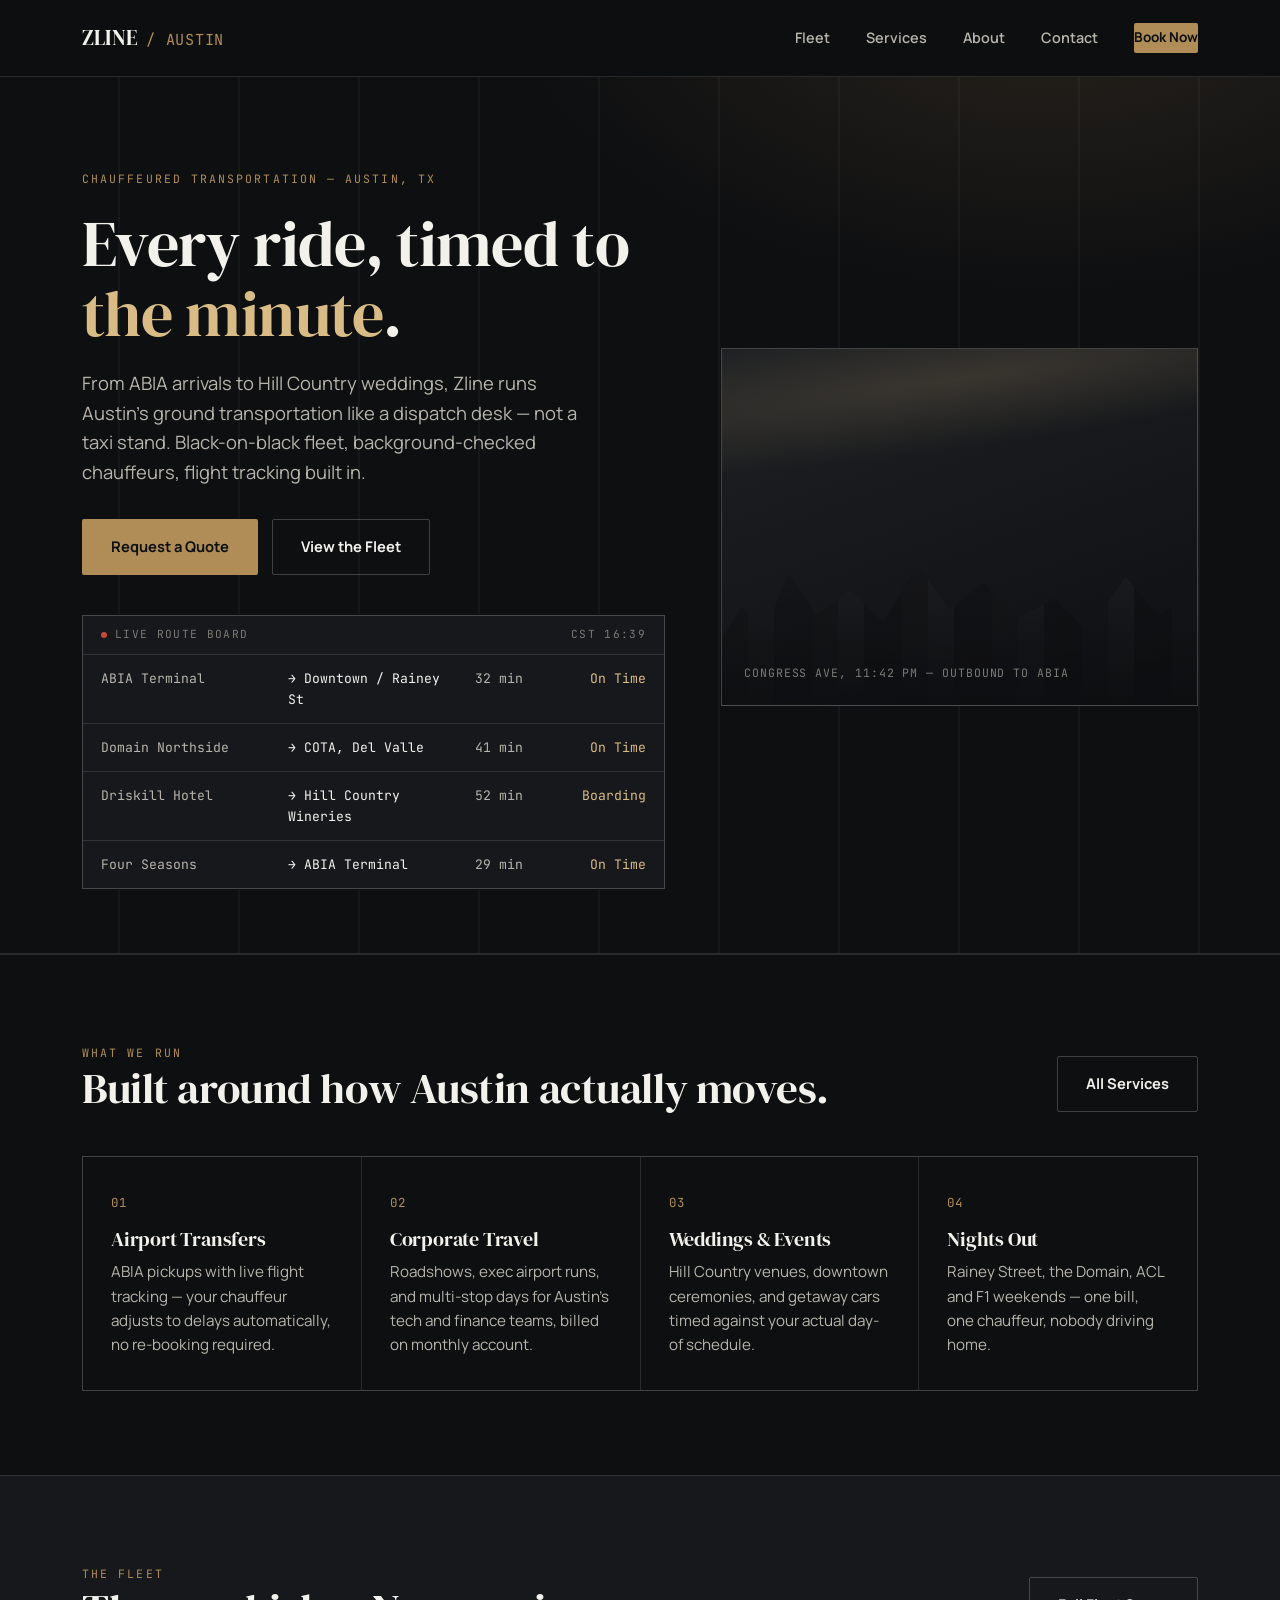
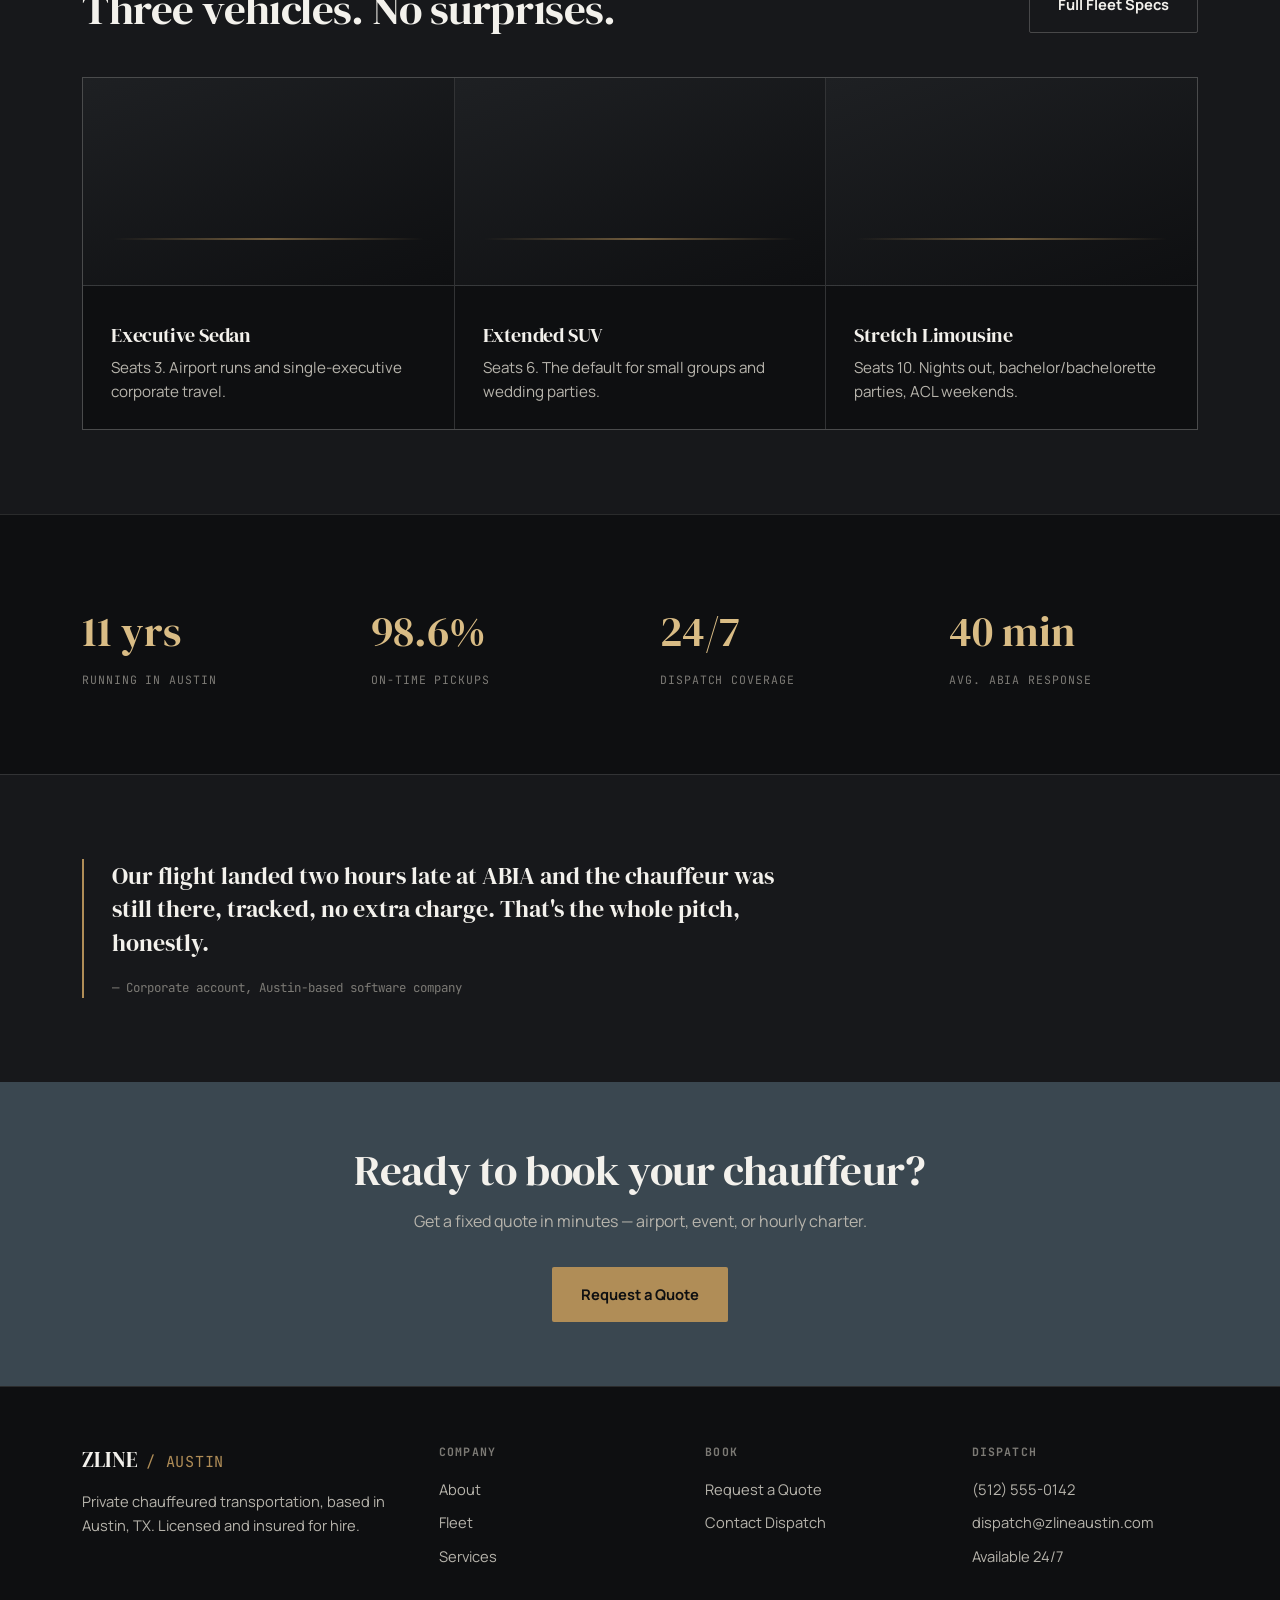
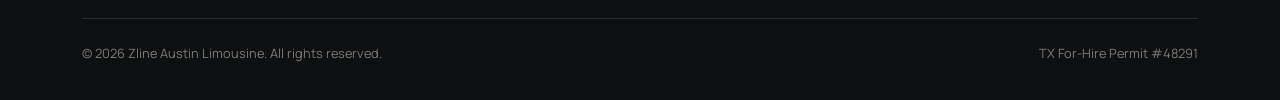
==== index.html @ 44ab9bac "initial commit to zline limo for website files" ====
<!DOCTYPE html>
<html lang="en">
<head>
<meta charset="UTF-8">
<meta name="viewport" content="width=device-width, initial-scale=1.0">
<title>Zline Austin Limousine — Private Chauffeured Transportation</title>
<meta name="description" content="Zline Austin Limousine provides precision chauffeured transportation across Austin, TX — airport transfers, corporate travel, weddings, and nights out.">
<link rel="stylesheet" href="styles.css">
</head>
<body>

<header class="site-header">
  <div class="wrap">
    <a href="index.html" class="brand">ZLINE <span class="mark">/ AUSTIN</span></a>
    <nav class="main-nav">
      <a href="fleet.html">Fleet</a>
      <a href="services.html">Services</a>
      <a href="about.html">About</a>
      <a href="contact.html">Contact</a>
      <a href="booking.html" class="nav-cta">Book Now</a>
    </nav>
    <button class="nav-toggle" aria-label="Toggle menu" aria-expanded="false">&#9776;</button>
  </div>
</header>

<section class="hero">
  <div class="wrap hero-grid">
    <div>
      <span class="eyebrow">Chauffeured Transportation — Austin, TX</span>
      <h1>Every ride, timed to <em>the minute</em>.</h1>
      <p class="lede">From ABIA arrivals to Hill Country weddings, Zline runs Austin's ground transportation like a dispatch desk — not a taxi stand. Black-on-black fleet, background-checked chauffeurs, flight tracking built in.</p>
      <div class="hero-cta-row">
        <a href="booking.html" class="btn btn-primary">Request a Quote</a>
        <a href="fleet.html" class="btn btn-ghost">View the Fleet</a>
      </div>

      <div class="board">
        <div class="board-head"><span><span class="dot"></span>Live Route Board</span><span data-board-clock>CST —:—</span></div>
        <div class="board-row"><span>ABIA Terminal</span><span class="route-to">→ Downtown / Rainey St</span><span>32 min</span><span class="status">On Time</span></div>
        <div class="board-row"><span>Domain Northside</span><span class="route-to">→ COTA, Del Valle</span><span>41 min</span><span class="status">On Time</span></div>
        <div class="board-row"><span>Driskill Hotel</span><span class="route-to">→ Hill Country Wineries</span><span>52 min</span><span class="status">Boarding</span></div>
        <div class="board-row"><span>Four Seasons</span><span class="route-to">→ ABIA Terminal</span><span>29 min</span><span class="status">On Time</span></div>
      </div>
    </div>

    <div class="hero-art">
      <div class="beam"></div>
      <div class="skyline"></div>
      <div class="plate">
        <span class="caption">Congress Ave, 11:42 PM — outbound to ABIA</span>
      </div>
    </div>
  </div>
</section>

<section class="border-top">
  <div class="wrap">
    <div class="section-head">
      <div>
        <span class="eyebrow">What We Run</span>
        <h2>Built around how Austin actually moves.</h2>
      </div>
      <a href="services.html" class="btn btn-ghost">All Services</a>
    </div>
    <div class="grid-4">
      <div class="card">
        <span class="num">01</span>
        <h3>Airport Transfers</h3>
        <p>ABIA pickups with live flight tracking — your chauffeur adjusts to delays automatically, no re-booking required.</p>
      </div>
      <div class="card">
        <span class="num">02</span>
        <h3>Corporate Travel</h3>
        <p>Roadshows, exec airport runs, and multi-stop days for Austin's tech and finance teams, billed on monthly account.</p>
      </div>
      <div class="card">
        <span class="num">03</span>
        <h3>Weddings &amp; Events</h3>
        <p>Hill Country venues, downtown ceremonies, and getaway cars timed against your actual day-of schedule.</p>
      </div>
      <div class="card">
        <span class="num">04</span>
        <h3>Nights Out</h3>
        <p>Rainey Street, the Domain, ACL and F1 weekends — one bill, one chauffeur, nobody driving home.</p>
      </div>
    </div>
  </div>
</section>

<section class="bg-alt border-top">
  <div class="wrap">
    <div class="section-head">
      <div>
        <span class="eyebrow">The Fleet</span>
        <h2>Three vehicles. No surprises.</h2>
      </div>
      <a href="fleet.html" class="btn btn-ghost">Full Fleet Specs</a>
    </div>
    <div class="grid-3">
      <div class="card" style="padding:0;">
        <div class="vehicle-art"></div>
        <div style="padding:24px 28px;">
          <h3>Executive Sedan</h3>
          <p>Seats 3. Airport runs and single-executive corporate travel.</p>
        </div>
      </div>
      <div class="card" style="padding:0;">
        <div class="vehicle-art"></div>
        <div style="padding:24px 28px;">
          <h3>Extended SUV</h3>
          <p>Seats 6. The default for small groups and wedding parties.</p>
        </div>
      </div>
      <div class="card" style="padding:0;">
        <div class="vehicle-art"></div>
        <div style="padding:24px 28px;">
          <h3>Stretch Limousine</h3>
          <p>Seats 10. Nights out, bachelor/bachelorette parties, ACL weekends.</p>
        </div>
      </div>
    </div>
  </div>
</section>

<section class="border-top">
  <div class="wrap">
    <div class="stat-row">
      <div class="stat"><div class="value">11 yrs</div><div class="label">Running in Austin</div></div>
      <div class="stat"><div class="value">98.6%</div><div class="label">On-time pickups</div></div>
      <div class="stat"><div class="value">24/7</div><div class="label">Dispatch coverage</div></div>
      <div class="stat"><div class="value">40 min</div><div class="label">Avg. ABIA response</div></div>
    </div>
  </div>
</section>

<section class="bg-alt border-top">
  <div class="wrap">
    <div class="testimonial">
      <blockquote>Our flight landed two hours late at ABIA and the chauffeur was still there, tracked, no extra charge. That's the whole pitch, honestly.</blockquote>
      <cite>— Corporate account, Austin-based software company</cite>
    </div>
  </div>
</section>

<div class="cta-band">
  <div class="wrap">
    <h2>Ready to book your chauffeur?</h2>
    <p>Get a fixed quote in minutes — airport, event, or hourly charter.</p>
    <a href="booking.html" class="btn btn-primary">Request a Quote</a>
  </div>
</div>

<footer>
  <div class="wrap">
    <div class="footer-grid">
      <div>
        <a href="index.html" class="brand">ZLINE <span class="mark">/ AUSTIN</span></a>
        <p style="color:var(--ink-dim); margin-top:14px; max-width:34ch; font-size:0.92rem;">Private chauffeured transportation, based in Austin, TX. Licensed and insured for hire.</p>
      </div>
      <div>
        <h4>Company</h4>
        <ul>
          <li><a href="about.html">About</a></li>
          <li><a href="fleet.html">Fleet</a></li>
          <li><a href="services.html">Services</a></li>
        </ul>
      </div>
      <div>
        <h4>Book</h4>
        <ul>
          <li><a href="booking.html">Request a Quote</a></li>
          <li><a href="contact.html">Contact Dispatch</a></li>
        </ul>
      </div>
      <div>
        <h4>Dispatch</h4>
        <ul>
          <li>(512) 555-0142</li>
          <li>dispatch@zlineaustin.com</li>
          <li>Available 24/7</li>
        </ul>
      </div>
    </div>
    <div class="footer-bottom">
      <span>© 2026 Zline Austin Limousine. All rights reserved.</span>
      <span>TX For-Hire Permit #48291</span>
    </div>
  </div>
</footer>

<script src="script.js"></script>
</body>
</html>
---- styles.css ----
/* ==========================================================================
   ZLINE AUSTIN LIMOUSINE — design tokens
   Palette: asphalt charcoal + brass trim + taillight red (sparing) + dusk grey
   Type: DM Serif Display (headline) / Manrope (body) / JetBrains Mono (data)
   Signature element: departure-board route ticker
   ========================================================================== */

@import url('https://fonts.googleapis.com/css2?family=DM+Serif+Display:ital@0;1&family=Manrope:wght@400;500;600;700;800&family=JetBrains+Mono:wght@400;500;600&display=swap');

:root {
  --bg: #0e0f11;
  --bg-alt: #17181b;
  --bg-alt-2: #1e2023;
  --ink: #f3f1ec;
  --ink-dim: #b7b4ac;
  --ink-faint: #7c7a75;
  --brass: #b08d57;
  --brass-light: #d9bc85;
  --taillight: #9a2a20;
  --taillight-bright: #c8493c;
  --dusk: #3a4750;
  --line: rgba(243, 241, 236, 0.12);
  --line-strong: rgba(243, 241, 236, 0.22);

  --serif: 'DM Serif Display', Georgia, serif;
  --sans: 'Manrope', -apple-system, BlinkMacSystemFont, sans-serif;
  --mono: 'JetBrains Mono', 'Courier New', monospace;

  --container: 1180px;
}

* { box-sizing: border-box; margin: 0; padding: 0; }

html { scroll-behavior: smooth; }

body {
  background: var(--bg);
  color: var(--ink);
  font-family: var(--sans);
  font-size: 16px;
  line-height: 1.6;
  -webkit-font-smoothing: antialiased;
}

a { color: inherit; text-decoration: none; }

img { max-width: 100%; display: block; }

.wrap {
  max-width: var(--container);
  margin: 0 auto;
  padding: 0 32px;
}

@media (max-width: 640px) {
  .wrap { padding: 0 20px; }
}

/* ---------- Typography ---------- */

h1, h2, h3, .serif {
  font-family: var(--serif);
  font-weight: 400;
  letter-spacing: -0.01em;
  line-height: 1.1;
}

h1 { font-size: clamp(2.4rem, 5vw, 4.2rem); }
h2 { font-size: clamp(1.9rem, 3.4vw, 2.7rem); }
h3 { font-size: 1.4rem; }

.eyebrow {
  font-family: var(--mono);
  font-size: 0.72rem;
  letter-spacing: 0.18em;
  text-transform: uppercase;
  color: var(--brass);
}

p.lede {
  font-size: 1.15rem;
  color: var(--ink-dim);
  max-width: 46ch;
}

/* ---------- Nav ---------- */

.site-header {
  position: sticky;
  top: 0;
  z-index: 100;
  background: rgba(14, 15, 17, 0.88);
  backdrop-filter: blur(10px);
  border-bottom: 1px solid var(--line);
}

.site-header .wrap {
  display: flex;
  align-items: center;
  justify-content: space-between;
  height: 76px;
}

.brand {
  font-family: var(--serif);
  font-size: 1.3rem;
  letter-spacing: 0.01em;
  display: flex;
  align-items: baseline;
  gap: 8px;
}

.brand .mark {
  color: var(--brass);
  font-family: var(--mono);
  font-size: 0.95rem;
  letter-spacing: 0.05em;
}

nav.main-nav {
  display: flex;
  align-items: center;
  gap: 36px;
}

nav.main-nav a {
  font-size: 0.9rem;
  font-weight: 600;
  color: var(--ink-dim);
  position: relative;
  padding: 4px 0;
  transition: color 0.2s ease;
}

nav.main-nav a:hover,
nav.main-nav a[aria-current="page"] {
  color: var(--ink);
}

nav.main-nav a[aria-current="page"]::after {
  content: '';
  position: absolute;
  left: 0; right: 0; bottom: -2px;
  height: 2px;
  background: var(--brass);
}

.nav-cta {
  background: var(--brass);
  color: var(--bg) !important;
  padding: 10px 20px;
  border-radius: 2px;
  font-weight: 700 !important;
  font-size: 0.85rem !important;
  transition: background 0.2s ease;
}
.nav-cta:hover { background: var(--brass-light); }

.nav-toggle {
  display: none;
  background: none;
  border: 1px solid var(--line-strong);
  color: var(--ink);
  width: 40px; height: 40px;
  font-size: 1.2rem;
  cursor: pointer;
}

@media (max-width: 860px) {
  nav.main-nav {
    position: fixed;
    top: 76px; left: 0; right: 0;
    background: var(--bg);
    border-bottom: 1px solid var(--line);
    flex-direction: column;
    align-items: flex-start;
    gap: 0;
    padding: 8px 20px 20px;
    display: none;
  }
  nav.main-nav.open { display: flex; }
  nav.main-nav a { width: 100%; padding: 14px 0; border-bottom: 1px solid var(--line); }
  .nav-toggle { display: block; }
}

/* ---------- Buttons ---------- */

.btn {
  display: inline-flex;
  align-items: center;
  gap: 10px;
  font-weight: 700;
  font-size: 0.92rem;
  padding: 15px 28px;
  border-radius: 2px;
  border: 1px solid transparent;
  cursor: pointer;
  transition: all 0.2s ease;
}

.btn-primary { background: var(--brass); color: var(--bg); }
.btn-primary:hover { background: var(--brass-light); }

.btn-ghost { border-color: var(--line-strong); color: var(--ink); }
.btn-ghost:hover { border-color: var(--brass); color: var(--brass-light); }

.btn-block { width: 100%; justify-content: center; }

/* ---------- Hero ---------- */

.hero {
  position: relative;
  padding: 88px 0 64px;
  overflow: hidden;
  border-bottom: 1px solid var(--line);
}

.hero::before {
  content: '';
  position: absolute;
  inset: 0;
  background:
    radial-gradient(ellipse 900px 500px at 82% -10%, rgba(176,141,87,0.16), transparent 60%),
    repeating-linear-gradient(90deg, transparent 0 118px, rgba(243,241,236,0.035) 118px 120px);
  pointer-events: none;
}

.hero-grid {
  position: relative;
  display: grid;
  grid-template-columns: 1.1fr 0.9fr;
  gap: 56px;
  align-items: center;
}

@media (max-width: 900px) {
  .hero-grid { grid-template-columns: 1fr; }
}

.hero h1 { margin: 18px 0 20px; }
.hero h1 em { color: var(--brass-light); font-style: normal; }

.hero-cta-row { display: flex; gap: 14px; margin-top: 32px; flex-wrap: wrap; }

.hero-art {
  aspect-ratio: 4/3;
  border: 1px solid var(--line-strong);
  background:
    linear-gradient(160deg, var(--bg-alt-2), var(--bg));
  position: relative;
  overflow: hidden;
}

.hero-art .plate {
  position: absolute; inset: 0;
  display: flex; flex-direction: column; justify-content: flex-end;
  padding: 22px;
}

.hero-art .beam {
  position: absolute;
  width: 240%; height: 140px;
  background: radial-gradient(ellipse at center, rgba(217,188,133,0.16), transparent 70%);
  top: -40px; left: -70%;
  transform: rotate(-8deg);
}

.hero-art .skyline {
  position: absolute; bottom: 0; left: 0; right: 0; height: 46%;
  background:
    linear-gradient(0deg, var(--bg) 0%, transparent 100%),
    repeating-linear-gradient(90deg, var(--bg-alt) 0 26px, var(--bg-alt-2) 26px 52px, transparent 52px 90px);
  clip-path: polygon(0 60%, 4% 40%, 9% 55%, 14% 20%, 20% 45%, 27% 30%, 34% 50%, 41% 15%, 48% 42%, 55% 25%, 62% 48%, 70% 35%, 77% 55%, 85% 22%, 92% 46%, 100% 30%, 100% 100%, 0 100%);
  opacity: 0.9;
}

.hero-art .caption {
  position: relative;
  font-family: var(--mono);
  font-size: 0.72rem;
  color: var(--ink-faint);
  letter-spacing: 0.08em;
  text-transform: uppercase;
}

/* ---------- Departure board (signature element) ---------- */

.board {
  border: 1px solid var(--line-strong);
  background: var(--bg-alt);
  margin-top: 40px;
}

.board-head {
  display: flex;
  justify-content: space-between;
  align-items: center;
  padding: 10px 18px;
  border-bottom: 1px solid var(--line);
  font-family: var(--mono);
  font-size: 0.7rem;
  letter-spacing: 0.12em;
  text-transform: uppercase;
  color: var(--ink-faint);
}

.board-head .dot {
  display: inline-block; width: 6px; height: 6px; border-radius: 50%;
  background: var(--taillight-bright);
  margin-right: 8px;
  animation: blink 1.6s ease-in-out infinite;
}

@keyframes blink { 0%,100% { opacity: 1; } 50% { opacity: 0.25; } }

.board-row {
  display: grid;
  grid-template-columns: 2.2fr 2.2fr 1fr 1fr;
  gap: 12px;
  padding: 13px 18px;
  font-family: var(--mono);
  font-size: 0.82rem;
  border-bottom: 1px solid var(--line);
  color: var(--ink-dim);
}
.board-row:last-child { border-bottom: none; }
.board-row .route-to { color: var(--ink); }
.board-row .status { color: var(--brass-light); text-align: right; }

@media (max-width: 480px) {
  .board-row { grid-template-columns: 1fr 1fr; row-gap: 4px; font-size: 0.74rem; }
  .board-row .status { grid-column: 1 / -1; text-align: left; }
}

/* ---------- Sections ---------- */

section { padding: 84px 0; }
.section-tight { padding: 56px 0; }
.border-top { border-top: 1px solid var(--line); }
.bg-alt { background: var(--bg-alt); }

.section-head {
  display: flex;
  justify-content: space-between;
  align-items: flex-end;
  gap: 24px;
  margin-bottom: 44px;
  flex-wrap: wrap;
}

/* ---------- Cards ---------- */

.grid-4 { display: grid; grid-template-columns: repeat(4, 1fr); gap: 1px; background: var(--line); border: 1px solid var(--line); }
.grid-3 { display: grid; grid-template-columns: repeat(3, 1fr); gap: 1px; background: var(--line); border: 1px solid var(--line); }
.grid-2 { display: grid; grid-template-columns: repeat(2, 1fr); gap: 1px; background: var(--line); border: 1px solid var(--line); }

@media (max-width: 900px) { .grid-4 { grid-template-columns: repeat(2, 1fr); } }
@media (max-width: 640px) { .grid-4, .grid-3, .grid-2 { grid-template-columns: 1fr; } }

.card {
  background: var(--bg);
  padding: 32px 28px;
}
.card .num {
  font-family: var(--mono);
  color: var(--brass);
  font-size: 0.78rem;
  letter-spacing: 0.1em;
}
.card h3 { margin: 14px 0 10px; font-size: 1.25rem; }
.card p { color: var(--ink-dim); font-size: 0.95rem; }

/* ---------- Stats ---------- */

.stat-row {
  display: grid;
  grid-template-columns: repeat(4, 1fr);
  gap: 40px;
}
@media (max-width: 700px) { .stat-row { grid-template-columns: repeat(2, 1fr); gap: 28px; } }

.stat .value {
  font-family: var(--serif);
  font-size: 2.6rem;
  color: var(--brass-light);
}
.stat .label {
  font-family: var(--mono);
  font-size: 0.72rem;
  letter-spacing: 0.08em;
  text-transform: uppercase;
  color: var(--ink-faint);
  margin-top: 6px;
}

/* ---------- Testimonial ---------- */

.testimonial {
  border-left: 2px solid var(--brass);
  padding-left: 28px;
  max-width: 720px;
}
.testimonial blockquote {
  font-family: var(--serif);
  font-size: 1.5rem;
  line-height: 1.4;
  color: var(--ink);
}
.testimonial cite {
  display: block;
  margin-top: 18px;
  font-style: normal;
  font-family: var(--mono);
  font-size: 0.78rem;
  color: var(--ink-faint);
}

/* ---------- CTA band ---------- */

.cta-band {
  background: var(--dusk);
  padding: 64px 0;
  text-align: center;
}
.cta-band h2 { margin-bottom: 16px; }
.cta-band p { color: var(--ink-dim); margin: 0 auto 32px; max-width: 50ch; }

/* ---------- Footer ---------- */

footer {
  border-top: 1px solid var(--line);
  padding: 56px 0 36px;
}
.footer-grid {
  display: grid;
  grid-template-columns: 1.4fr 1fr 1fr 1fr;
  gap: 40px;
  margin-bottom: 40px;
}
@media (max-width: 780px) { .footer-grid { grid-template-columns: 1fr 1fr; } }
.footer-grid h4 {
  font-family: var(--mono);
  font-size: 0.72rem;
  letter-spacing: 0.1em;
  text-transform: uppercase;
  color: var(--ink-faint);
  margin-bottom: 16px;
}
.footer-grid ul { list-style: none; }
.footer-grid li { margin-bottom: 10px; font-size: 0.92rem; color: var(--ink-dim); }
.footer-grid a:hover { color: var(--brass-light); }
.footer-bottom {
  display: flex;
  justify-content: space-between;
  padding-top: 24px;
  border-top: 1px solid var(--line);
  font-size: 0.8rem;
  color: var(--ink-faint);
  flex-wrap: wrap;
  gap: 12px;
}

/* ---------- Page header (inner pages) ---------- */

.page-header {
  padding: 64px 0 48px;
  border-bottom: 1px solid var(--line);
}
.page-header .eyebrow { margin-bottom: 14px; }

/* ---------- Forms ---------- */

.form-grid {
  display: grid;
  grid-template-columns: 1fr 1fr;
  gap: 20px;
}
@media (max-width: 640px) { .form-grid { grid-template-columns: 1fr; } }
.field { display: flex; flex-direction: column; gap: 8px; }
.field.full { grid-column: 1 / -1; }
.field label {
  font-family: var(--mono);
  font-size: 0.72rem;
  letter-spacing: 0.08em;
  text-transform: uppercase;
  color: var(--ink-faint);
}
.field input, .field select, .field textarea {
  background: var(--bg-alt);
  border: 1px solid var(--line-strong);
  color: var(--ink);
  padding: 13px 14px;
  font-family: var(--sans);
  font-size: 0.95rem;
  border-radius: 2px;
}
.field input:focus, .field select:focus, .field textarea:focus {
  outline: none;
  border-color: var(--brass);
}
.field textarea { resize: vertical; min-height: 110px; }

.form-note {
  font-size: 0.82rem;
  color: var(--ink-faint);
  margin-top: 16px;
}

.form-success {
  display: none;
  border: 1px solid var(--brass);
  background: rgba(176,141,87,0.08);
  padding: 20px;
  margin-top: 20px;
  font-size: 0.92rem;
}
.form-success.show { display: block; }

/* ---------- Utility ---------- */

.two-col {
  display: grid;
  grid-template-columns: 1fr 1fr;
  gap: 56px;
  align-items: center;
}
@media (max-width: 860px) { .two-col { grid-template-columns: 1fr; } }

.tag {
  display: inline-block;
  font-family: var(--mono);
  font-size: 0.7rem;
  letter-spacing: 0.08em;
  text-transform: uppercase;
  color: var(--brass-light);
  border: 1px solid var(--line-strong);
  padding: 4px 10px;
  margin-bottom: 16px;
}

.vehicle-art {
  aspect-ratio: 16/9;
  background: linear-gradient(160deg, var(--bg-alt-2), var(--bg));
  border-bottom: 1px solid var(--line);
  position: relative;
  overflow: hidden;
}
.vehicle-art::after {
  content: '';
  position: absolute; left: 8%; right: 8%; bottom: 22%;
  height: 2px;
  background: linear-gradient(90deg, transparent, var(--brass), transparent);
  opacity: 0.6;
}

.divider {
  height: 1px;
  background: var(--line);
  margin: 64px 0;
}

.focus-visible-ring:focus-visible,
a:focus-visible,
button:focus-visible,
input:focus-visible,
select:focus-visible,
textarea:focus-visible {
  outline: 2px solid var(--brass-light);
  outline-offset: 2px;
}

@media (prefers-reduced-motion: reduce) {
  * { animation: none !important; transition: none !important; }
  html { scroll-behavior: auto; }
}
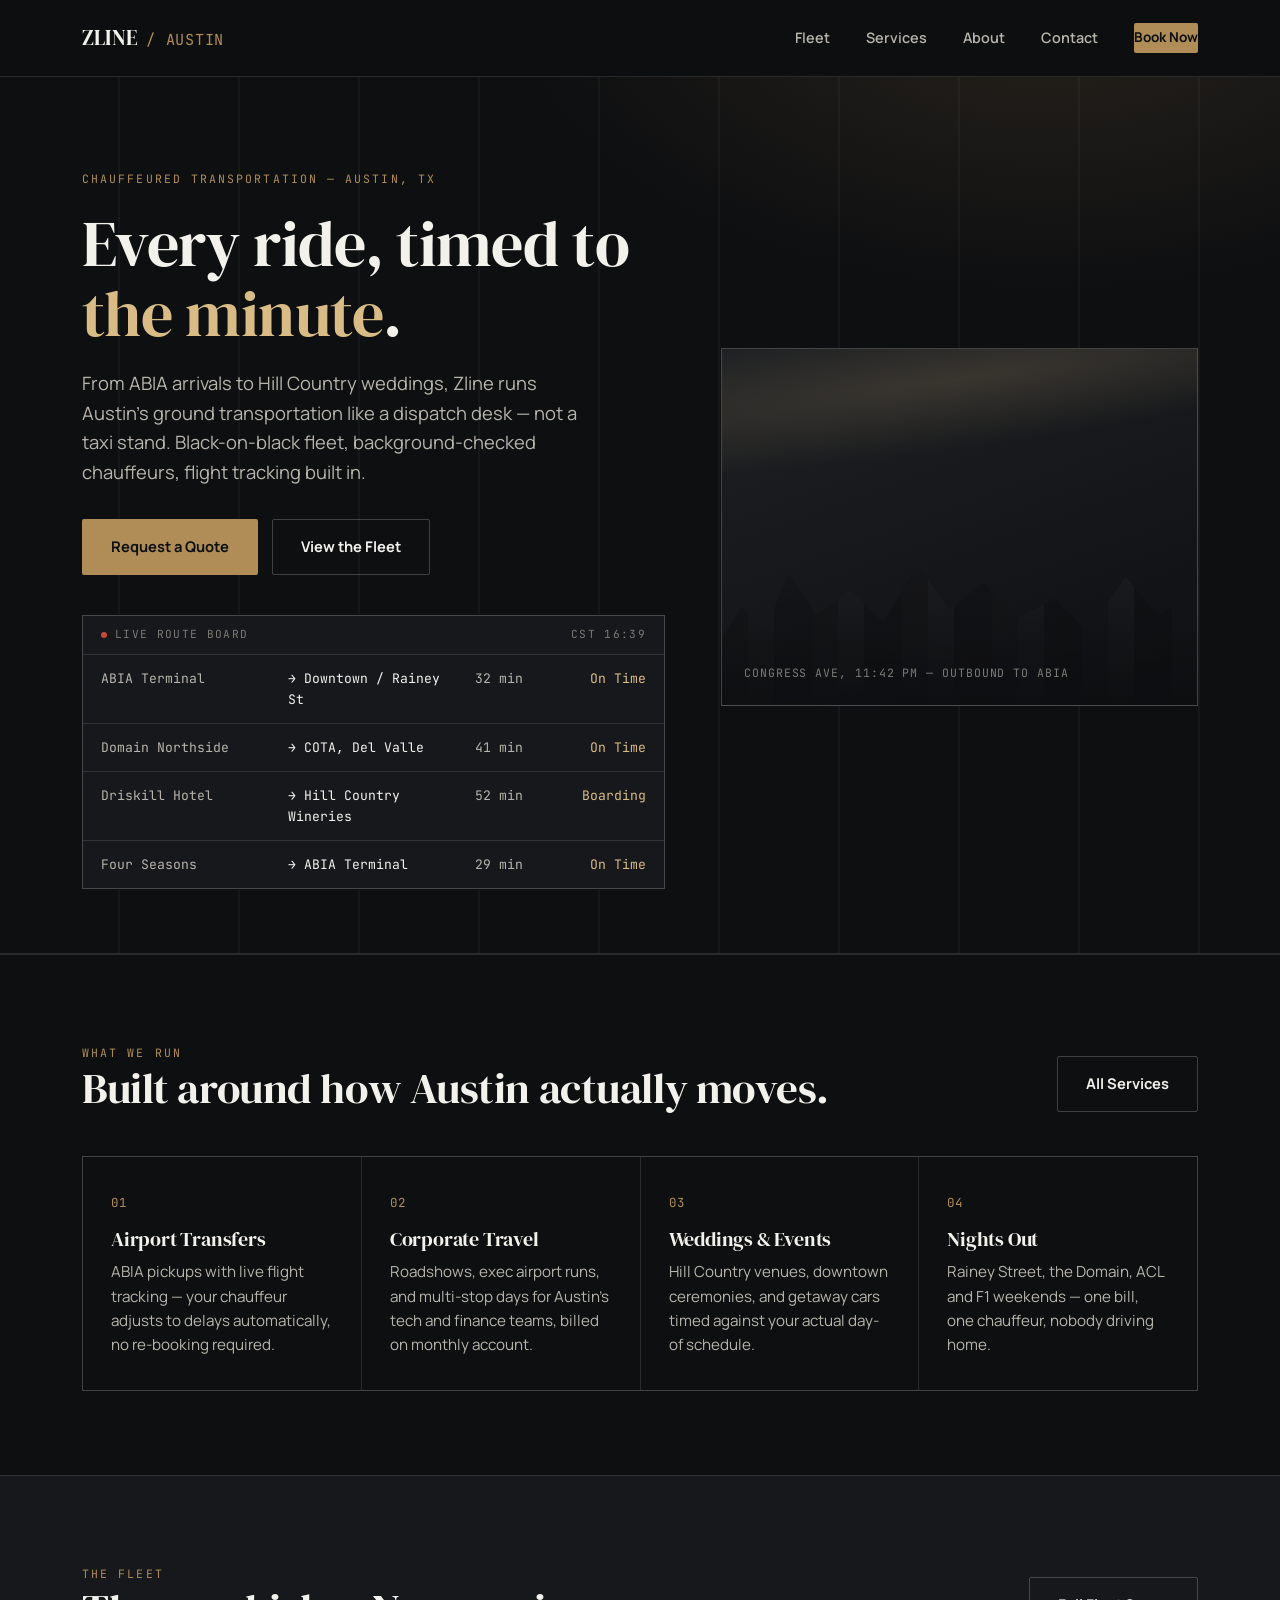
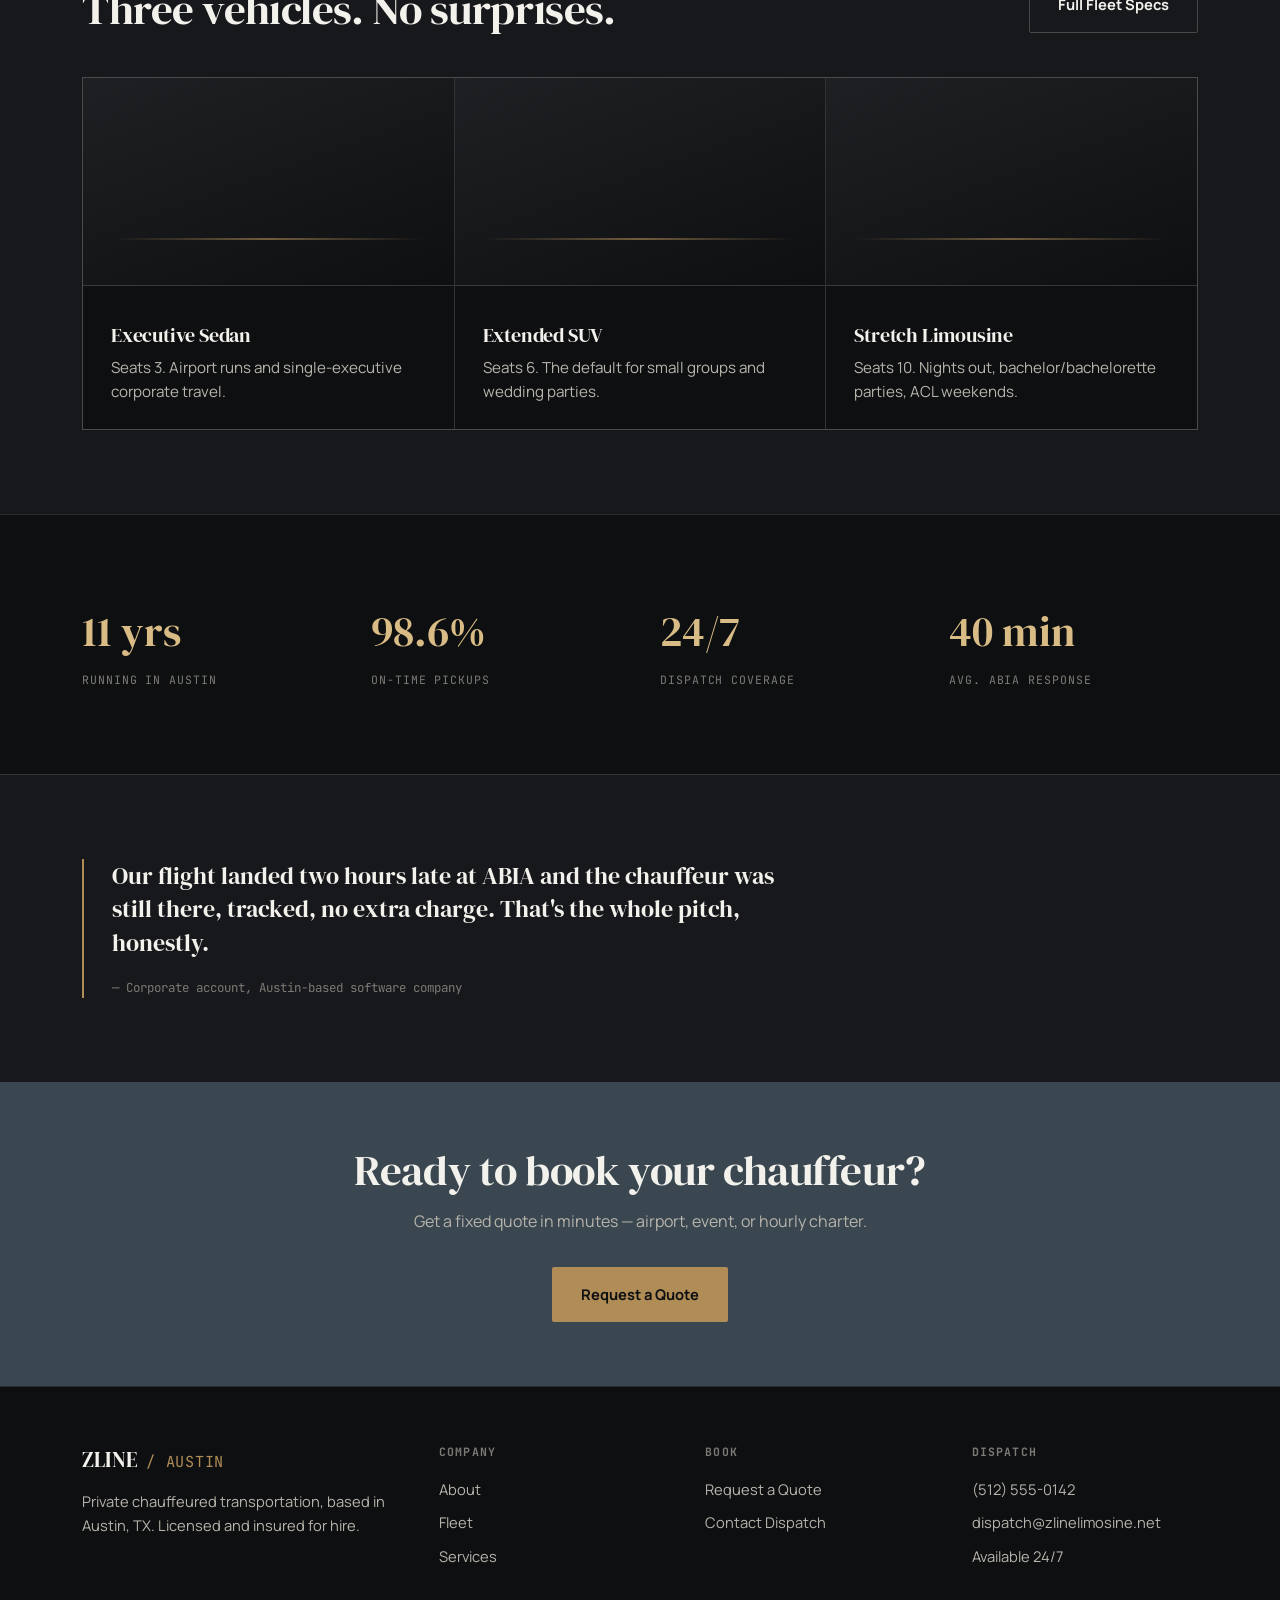
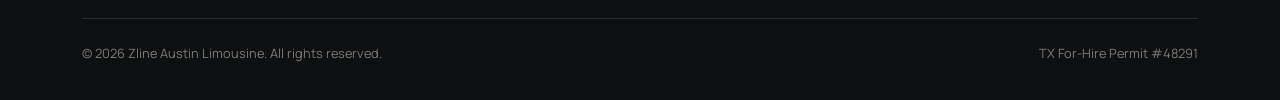
==== commit 9a8f3466: "revised quote via resend email service,  edited global.css files,   need to forward domain services " ====
--- a/index.html
+++ b/index.html
@@ -176,7 +176,7 @@
         <h4>Dispatch</h4>
         <ul>
           <li>(512) 555-0142</li>
-          <li>dispatch@zlineaustin.com</li>
+          <li>dispatch@zlinelimosine.net</li>
           <li>Available 24/7</li>
         </ul>
       </div>
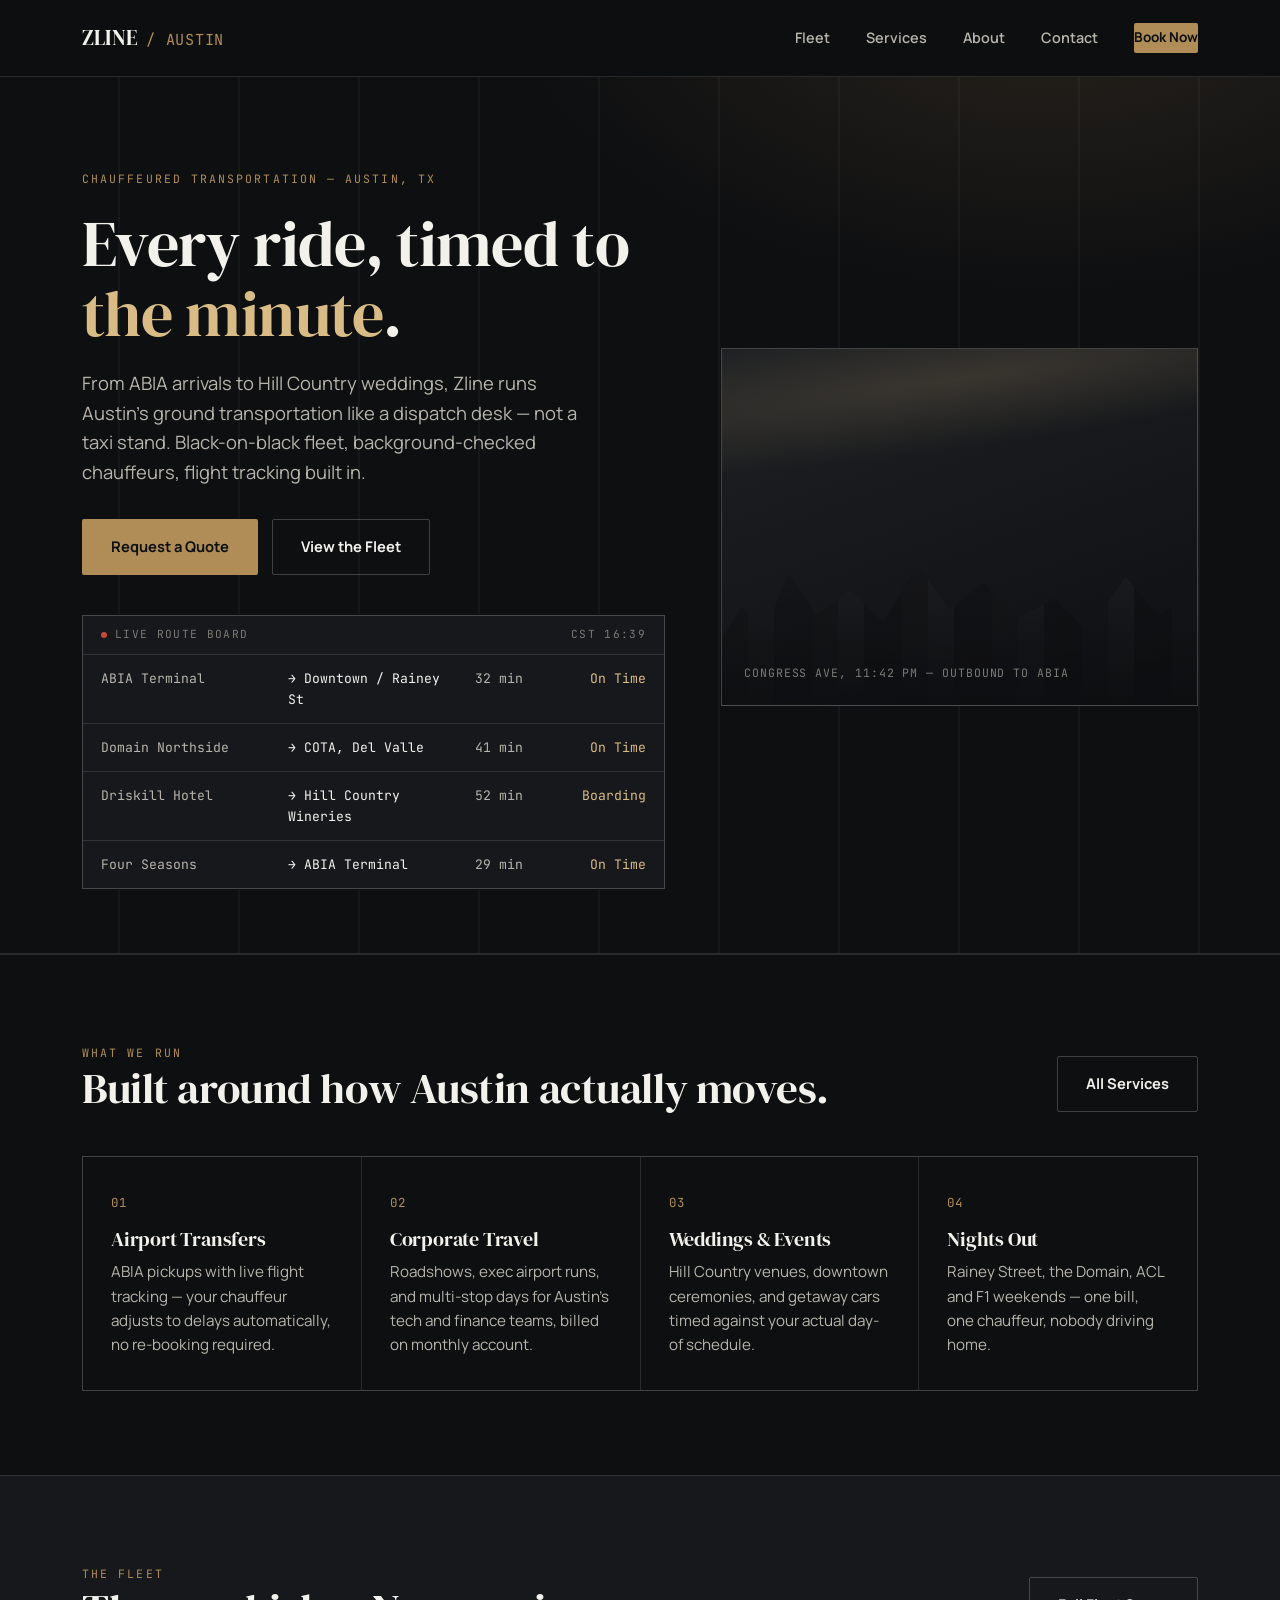
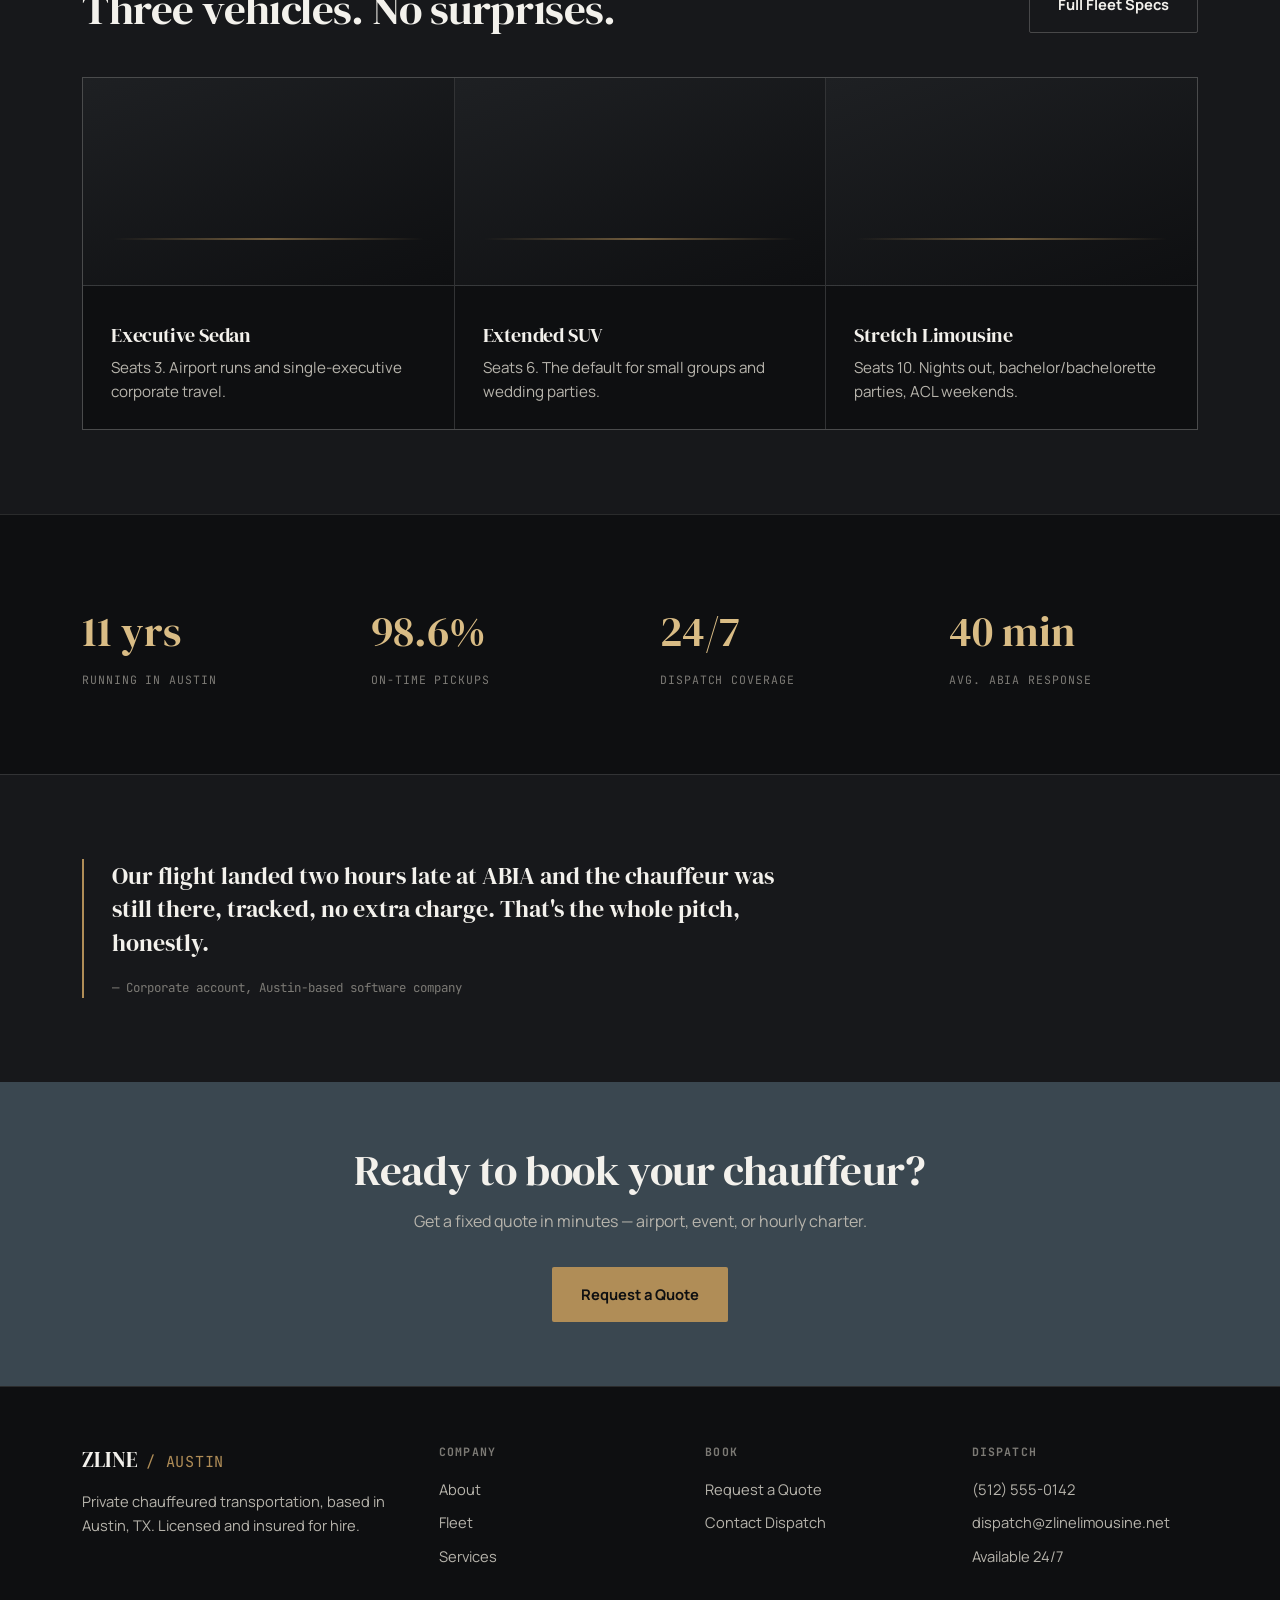
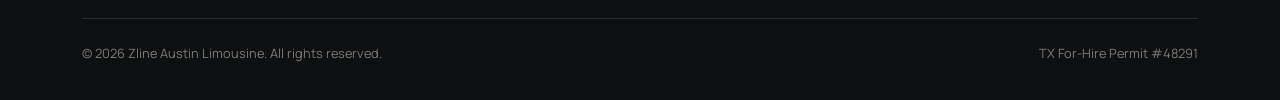
==== commit 3e06fe53: "revised typos for zlinelimousine.net inside global file index and other files" ====
--- a/index.html
+++ b/index.html
@@ -176,7 +176,7 @@
         <h4>Dispatch</h4>
         <ul>
           <li>(512) 555-0142</li>
-          <li>dispatch@zlinelimosine.net</li>
+          <li>dispatch@zlinelimousine.net</li>
           <li>Available 24/7</li>
         </ul>
       </div>
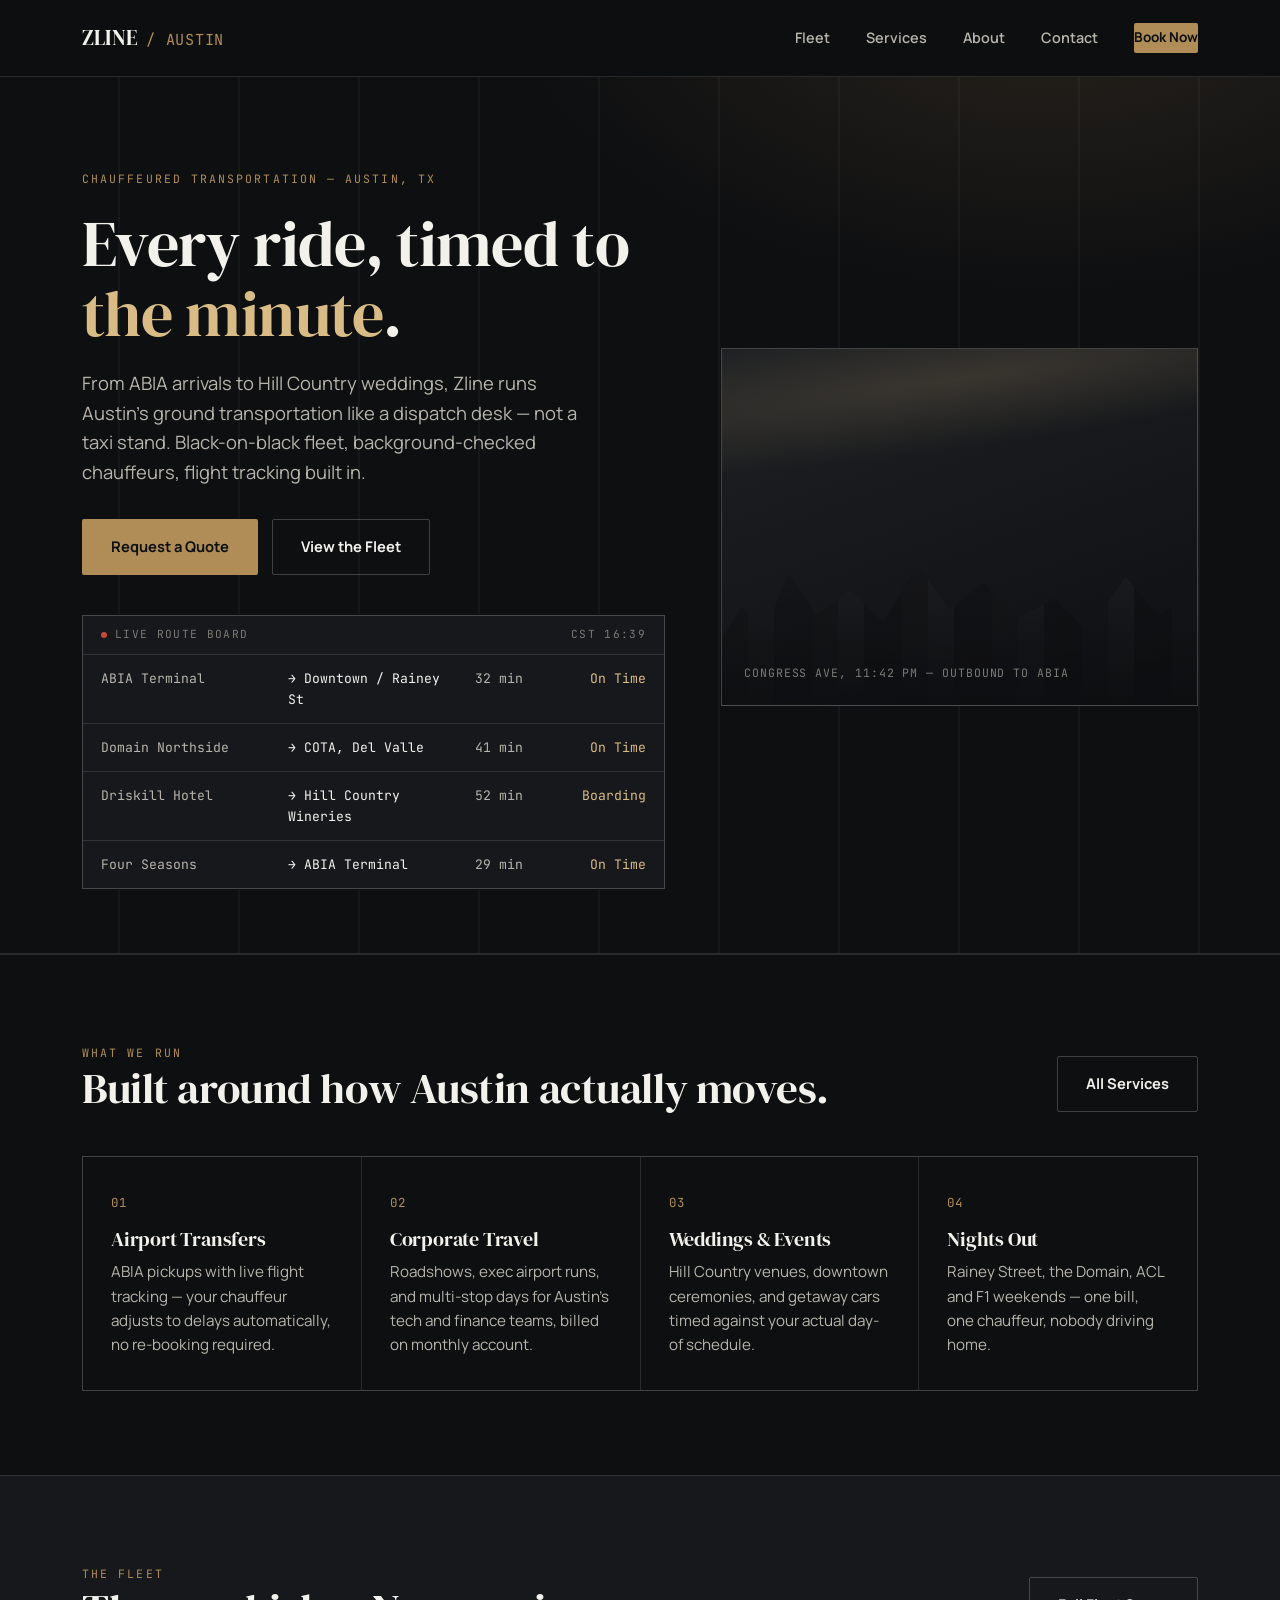
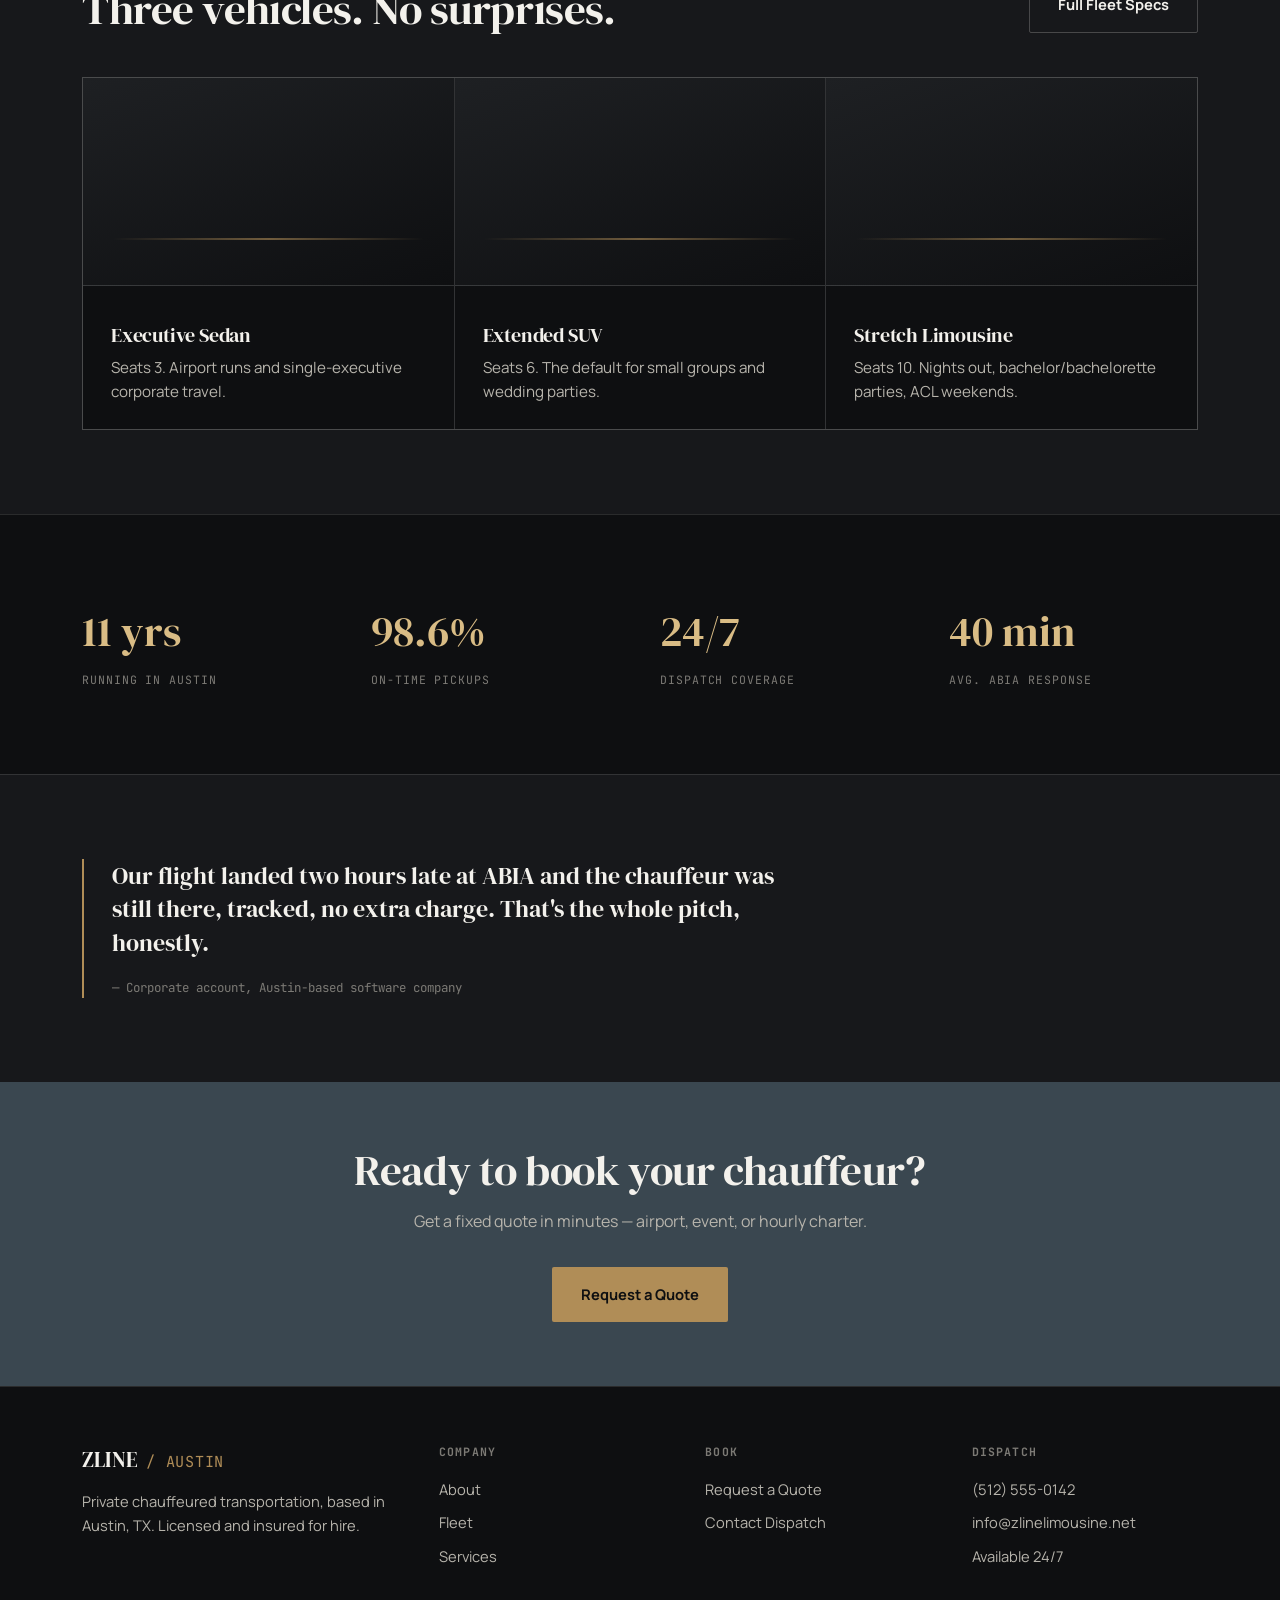
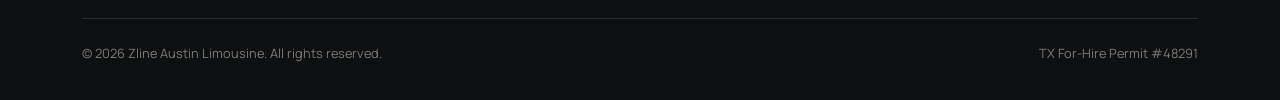
==== commit ebd74e34: "changes to info@zlinelimousine made for bookings and quotes" ====
--- a/index.html
+++ b/index.html
@@ -176,7 +176,7 @@
         <h4>Dispatch</h4>
         <ul>
           <li>(512) 555-0142</li>
-          <li>dispatch@zlinelimousine.net</li>
+          <li>info@zlinelimousine.net</li>
           <li>Available 24/7</li>
         </ul>
       </div>
